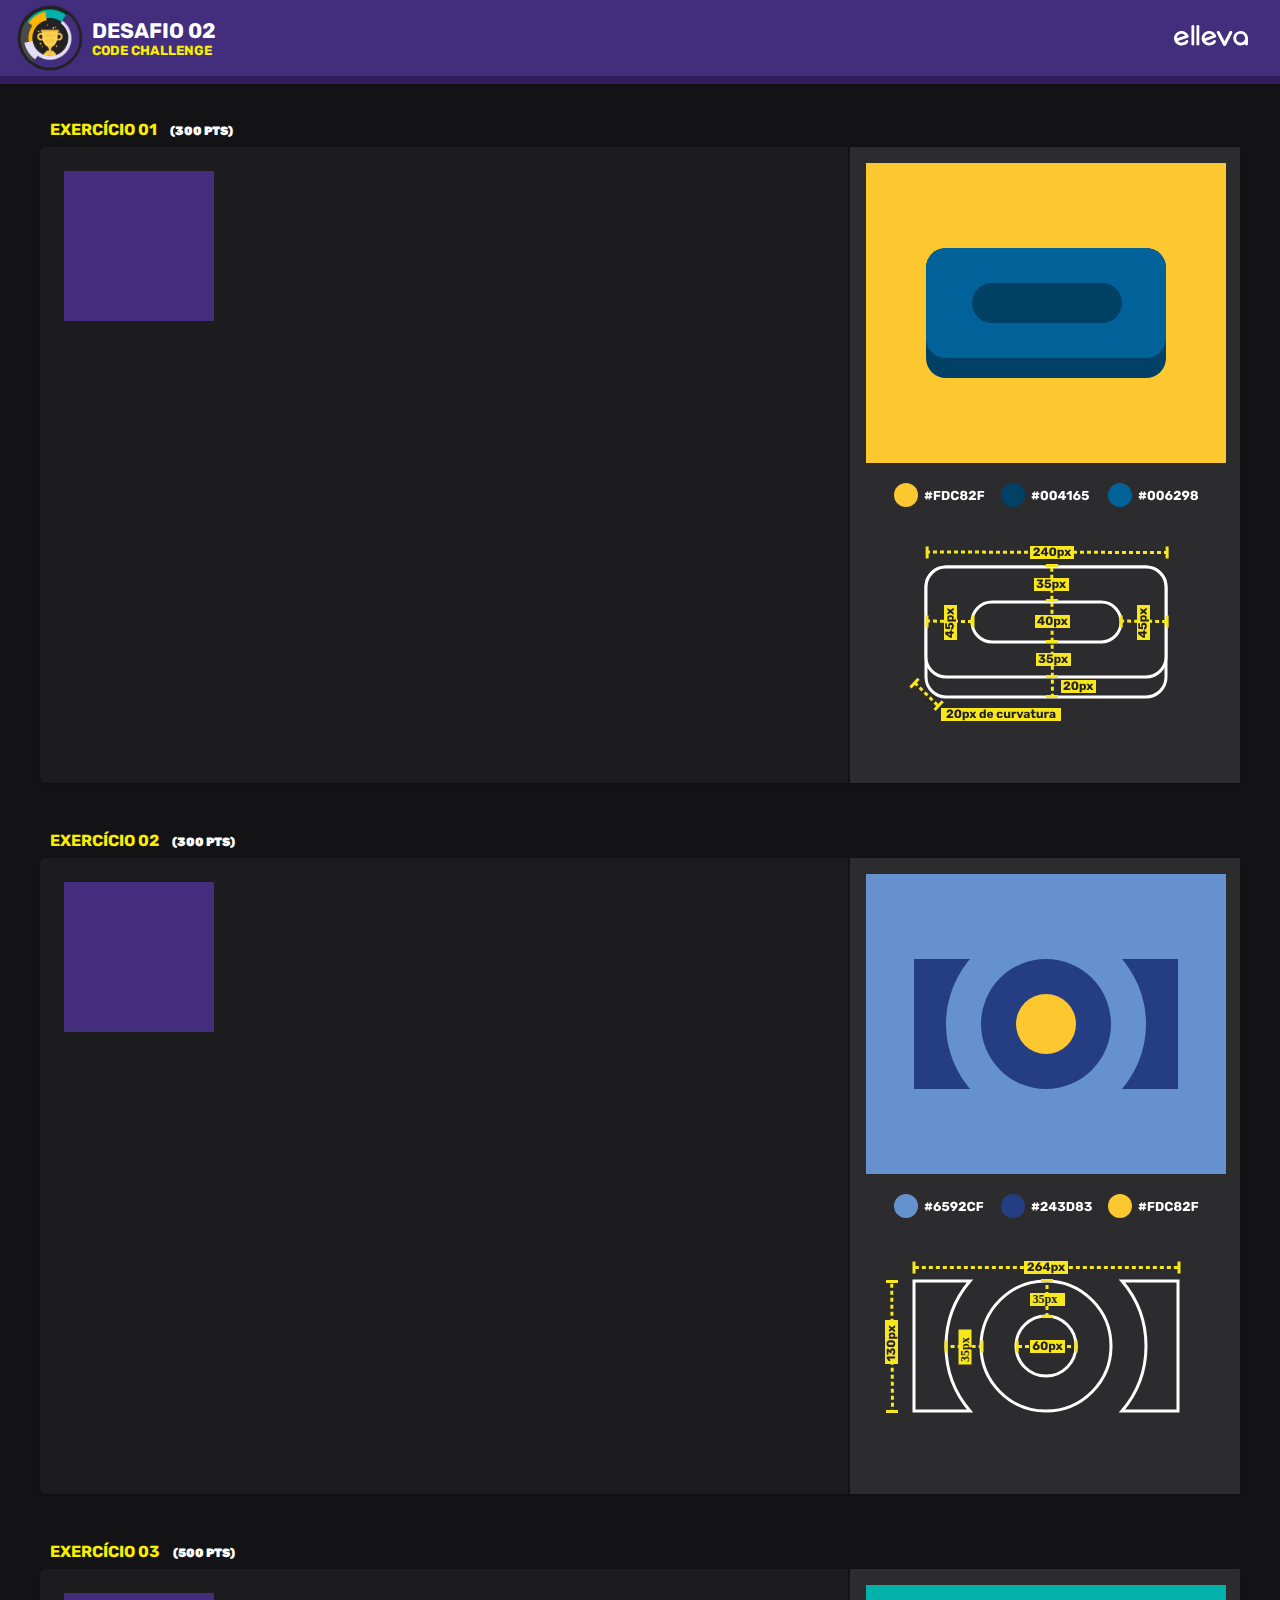
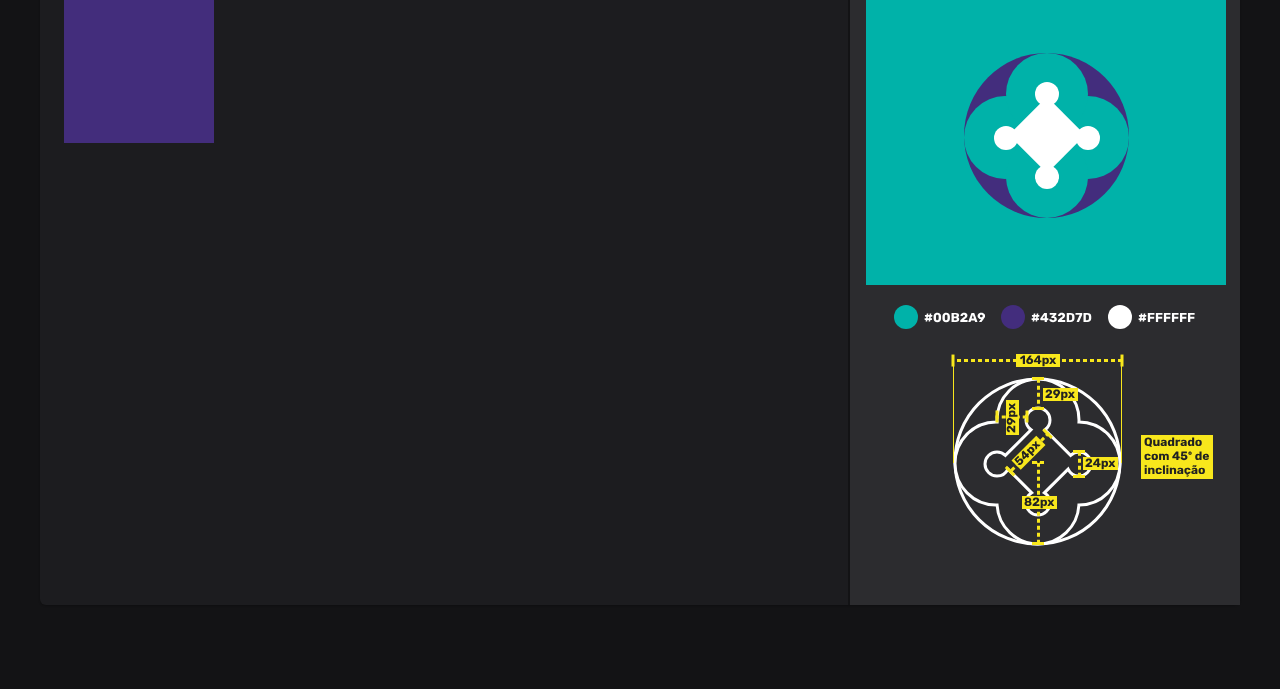
==== desafio-2/index.html @ cde15a1f "Desafio 2" ====
<!DOCTYPE html>
<html lang="en">

<head>
    <meta charset="UTF-8">
    <meta name="viewport" content="width=device-width, initial-scale=1.0">
    <title>Desafio 01 - Macaé Tech Code Challenge</title>
    <link rel="stylesheet" href="assets/css/style.css">
    <link
        href="https://fonts.googleapis.com/css2?family=Rubik:ital,wght@0,300;0,400;0,700;0,900;1,300;1,400;1,700&display=swap"
        rel="stylesheet">

    <style>
        /* ESCREVA SEU CÓDIGO CSS AQUI */

        #exercicio-01 div {
            width: 150px;
            height: 150px;
            background: #432d7c;
        }

        #exercicio-02 div {
            width: 150px;
            height: 150px;
            background: #432d7c;
        }

        #exercicio-03 div {
            width: 150px;
            height: 150px;
            background: #432d7c;
        }

        /* *************************** */
    </style>

</head>

<body>

    <nav>
        <div class="logo">
            <img src="assets/img/logo.png">
            <div class="title">
                <h3>Desafio 02</h3>
                <h5>Code Challenge</h5>
            </div>
        </div>
        <img src="assets/img/elleva.svg" class="elleva">
    </nav>

    <main>

        <h4>Exercício 01 <b>(300 pts)</b></h4>
        <div class="exercicio">

            <article id="exercicio-01">

                <!-- ESCREVA SEU CÓDIGO HTML DO EXERCÍCIO 1 AQUI -->
                <div></div>

            </article>

            <aside>
                <img src="assets/img/exercicio01.svg">
            </aside>

        </div>








        <h4>Exercício 02 <b>(300 pts)</b></h4>
        <div class="exercicio">

            <article id="exercicio-02">

                <!-- ESCREVA SEU CÓDIGO HTML DO EXERCÍCIO 2 AQUI -->
                <div></div>

            </article>

            <aside>
                <img src="assets/img/exercicio02.svg">
            </aside>

        </div>







        <h4>Exercício 03 <b>(500 pts)</b></h4>
        <div class="exercicio">

            <article id="exercicio-03">

                <!-- ESCREVA SEU CÓDIGO HTML DO EXERCÍCIO 3 AQUI -->
                <div></div>

            </article>

            <aside>
                <img src="assets/img/exercicio03.svg">
            </aside>

        </div>

    </main>

</body>

</html>
---- desafio-2/assets/css/style.css ----
* {
    box-sizing: border-box;
    margin: 0;
}

html,
body {
    height: 100%;
    font-family: 'Rubik', sans-serif;
    background-color: var(--dark);
}

:root {
    --dark: #131315;
    --black: #1C1C1F;
    --black-light: #2c2c2f;
    --yellow: #F9ED00;
    --purple: #432D7D;
    --purple-dark: #301e5d;
    --white: #FFFFFF;
    --acquamarine: #00C3BB;
    --gray: #CDCDD0;
    --border-radius: 6px;
}

nav {
    padding: 0 8px;
    display: flex;
    align-items: center;
    justify-content: space-between;
    height: 84px;
    background: var(--purple);
    border-bottom: 8px solid var(--purple-dark);
}

nav .logo {
    display: flex;
    align-items: center;
}

nav .logo img{
    width: 68px;
    margin: 0px 8px;
}

nav .elleva{
    width: 74px;
    margin-right: 24px;
    margin-top: -5px;
}

nav .title h3 {
    font-size: 21px;
    text-transform: uppercase;
    color: var(--white);
}

nav .title h5 {
    text-transform: uppercase;
    color: var(--yellow);
}

main {
    padding: 36px 40px;
    display: flex;
    flex-direction: column;
}

main h4 {
    text-transform: uppercase;
    color: var(--yellow);
    margin: 0 0 8px 10px;
}

main h4 b {
    color: var(--white);
    font-size: 12px;
    margin-left: 10px;
}

main .exercicio {
        width: 100%;
        display: flex;
        border-radius: var(--border-radius);
        background-color: var(--black);
        margin-bottom: 48px;
        box-shadow: 0px 0px 0px rgba(0, 0, 0, 0.12), 0 1px 2px rgba(0, 0, 0, 0.24);
}

main .exercicio aside {
    border-left:2px solid var(--dark);
    background: var(--black-light);
    min-width: 392px;
    padding: 16px;
}

main .exercicio article {
    width: 100%;
    padding: 24px;
}
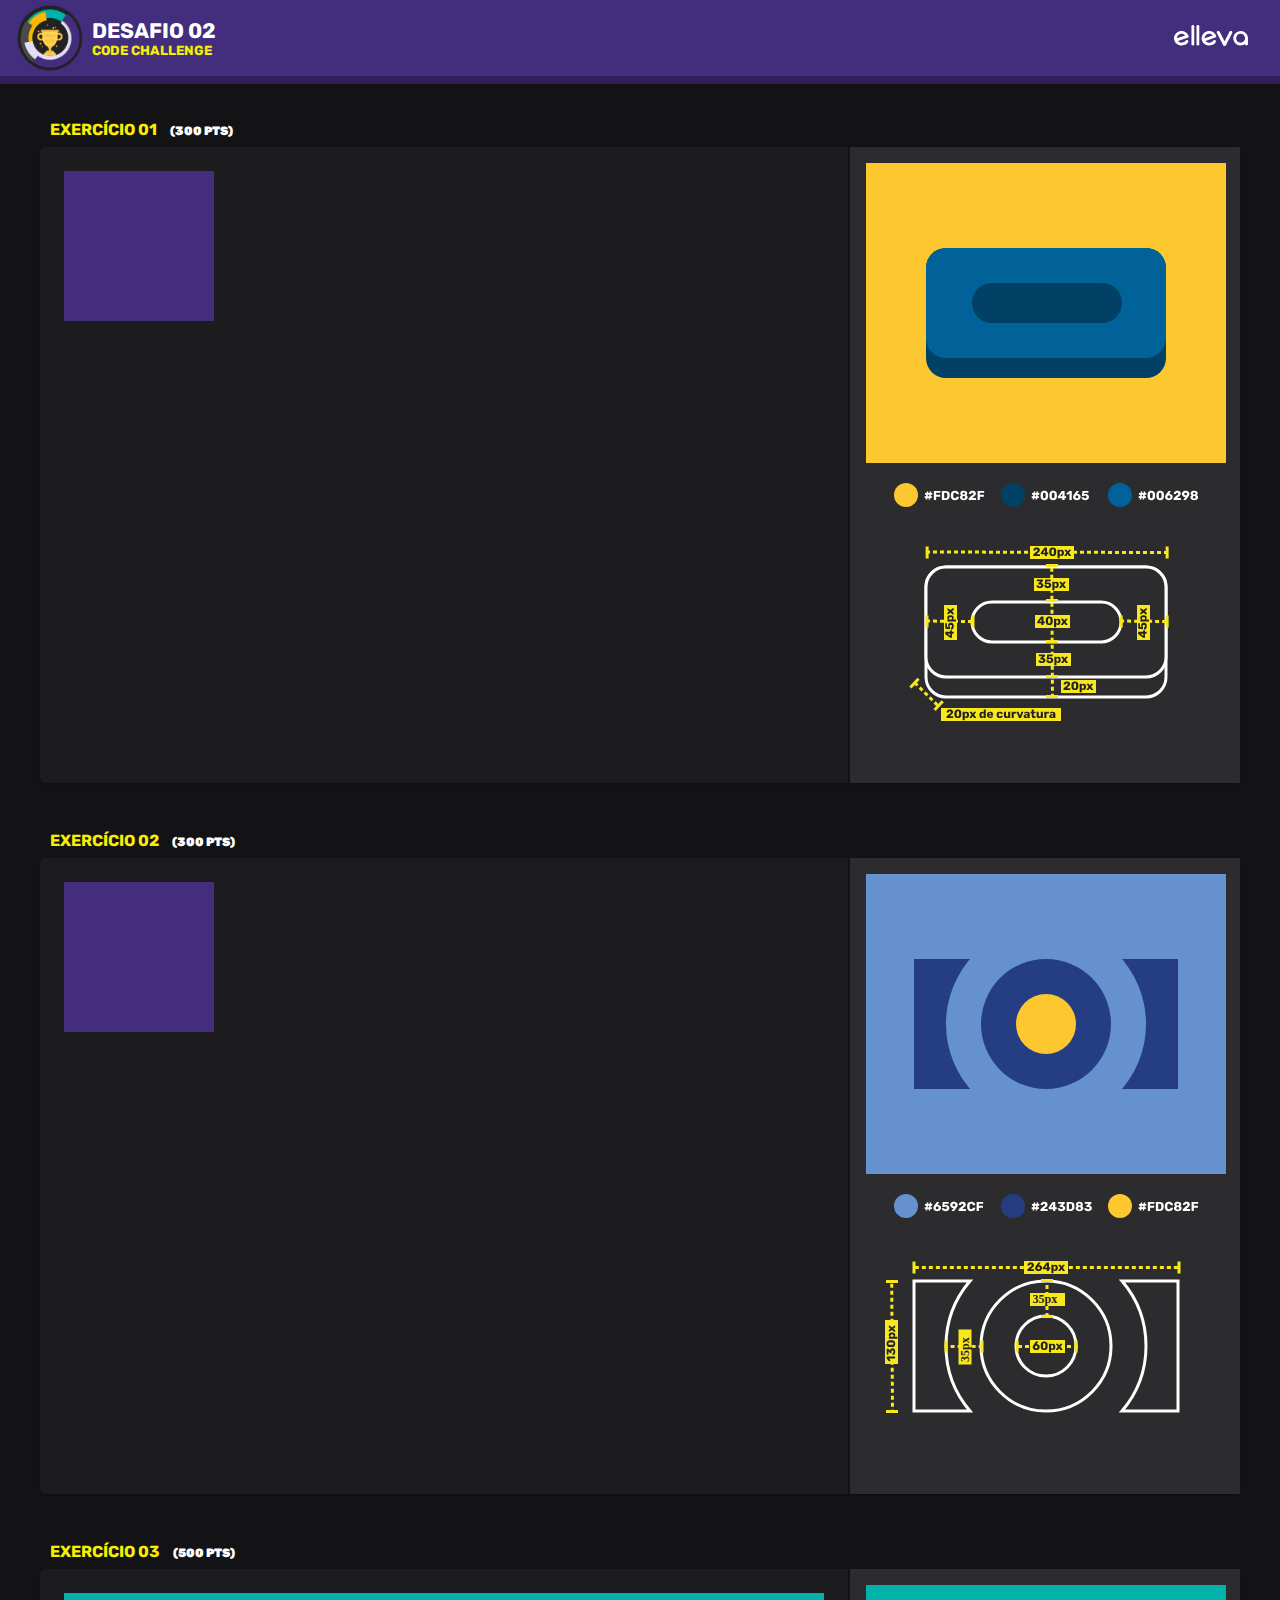
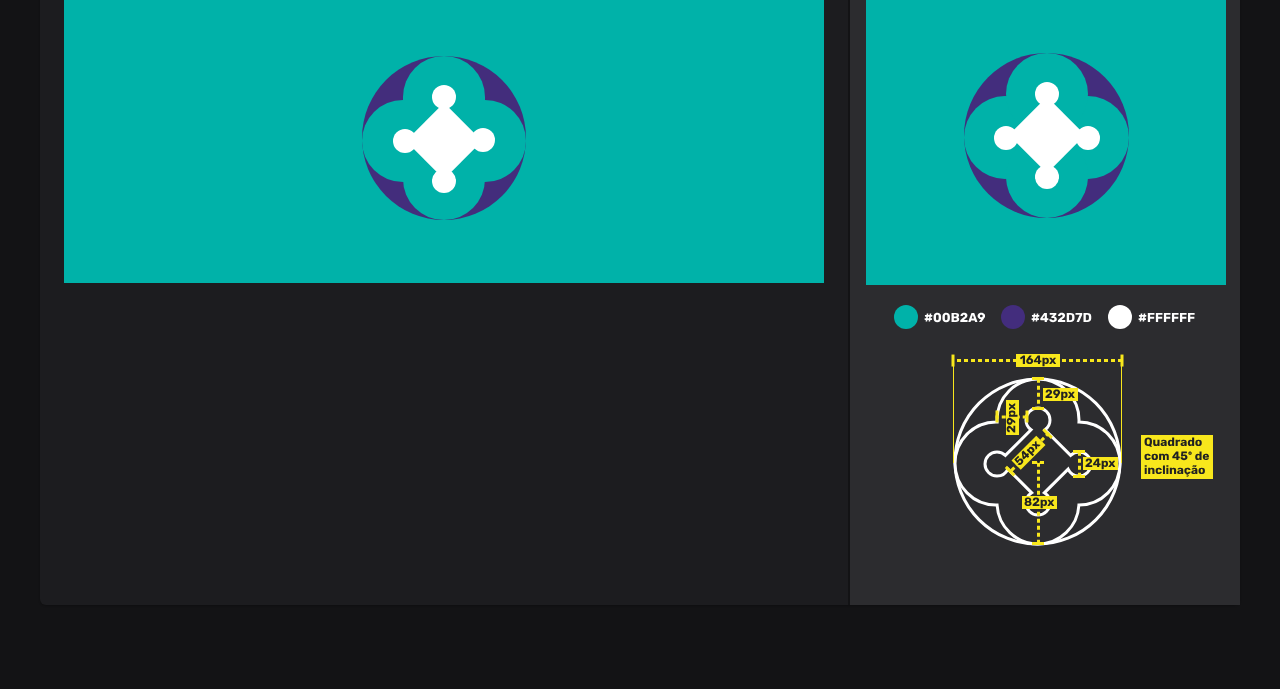
==== commit f8812638: "Desafio 2 - Exercicio 1 - OK" ====
--- a/desafio-2/index.html
+++ b/desafio-2/index.html
@@ -25,10 +25,89 @@
             background: #432d7c;
         }
 
-        #exercicio-03 div {
-            width: 150px;
-            height: 150px;
+        #exercicio-03 section {
+            background: #00B2A9;
+            height: 290px;
+            display: flex;
+        }
+        
+        #exercicio-03 div:first-child {
+            width: 164px;
+            height: 164px;
             background: #432d7c;
+            border-radius: 100%;
+            margin: auto;
+        }
+
+        #exercicio-03 #box-1{
+            width: 50%;
+            height: inherit;
+            background: #00B2A9;
+            border-radius: 50px;
+            position: relative;
+        }
+
+        #exercicio-03 #box-2{
+            height: 50%;
+            width: inherit;
+            background: #00B2A9;
+            border-radius: 50px;
+            position: relative;
+            top: -120px;
+            display: flex;
+        }
+
+        #exercicio-03 #box-3{    
+            height: 54px;
+            width: 54px;
+            background: #FFF;
+            transform: rotate(45deg);
+            border-radius: 0;
+            display: flex;
+            justify-content: space-between;
+        }
+
+        #exercicio-03 #box-1-1{    
+            height: 24px;
+            width: 24px;
+            background: #FFF;
+            border-radius: 50px;
+            top: 29px;
+            position: relative;
+            z-index: 1;
+        }
+
+        #exercicio-03 #box-1-2{    
+            height: 24px;
+            width: 24px;
+            background: #FFF;
+            border-radius: 50px;
+            position: relative;
+            z-index: 1;
+            bottom: -89px;
+            margin: auto;
+        }
+
+        #exercicio-03 #box-1-3{    
+            height: 24px;
+            width: 24px;
+            background: #FFF;
+            border-radius: 50px;
+            top: 25px;
+            left: -10px;
+            position: relative;
+            z-index: 1;
+        }
+
+        #exercicio-03 #box-1-4{    
+            height: 24px;
+            width: 24px;
+            background: #FFF;
+            border-radius: 50px;
+            position: relative;
+            z-index: 1;
+            float: right;
+            right: -10px;
         }
 
         /* *************************** */
@@ -57,7 +136,9 @@
             <article id="exercicio-01">
 
                 <!-- ESCREVA SEU CÓDIGO HTML DO EXERCÍCIO 1 AQUI -->
-                <div></div>
+                <div>
+
+                </div>
 
             </article>
 
@@ -80,6 +161,7 @@
             <article id="exercicio-02">
 
                 <!-- ESCREVA SEU CÓDIGO HTML DO EXERCÍCIO 2 AQUI -->
+                
                 <div></div>
 
             </article>
@@ -102,8 +184,19 @@
             <article id="exercicio-03">
 
                 <!-- ESCREVA SEU CÓDIGO HTML DO EXERCÍCIO 3 AQUI -->
-                <div></div>
-
+                <section id="ex-3">
+                <div>
+                    <div id="box-1">                        
+                        <div id="box-1-1"></div>
+                        <div id="box-1-2"></div>
+                        <div id="box-1-3"></div>
+                        <div id="box-1-4"></div>
+                    </div>
+                    <div id="box-2">
+                        <div id="box-3"></div>
+                    </div>
+                </div>
+            </section>
             </article>
 
             <aside>
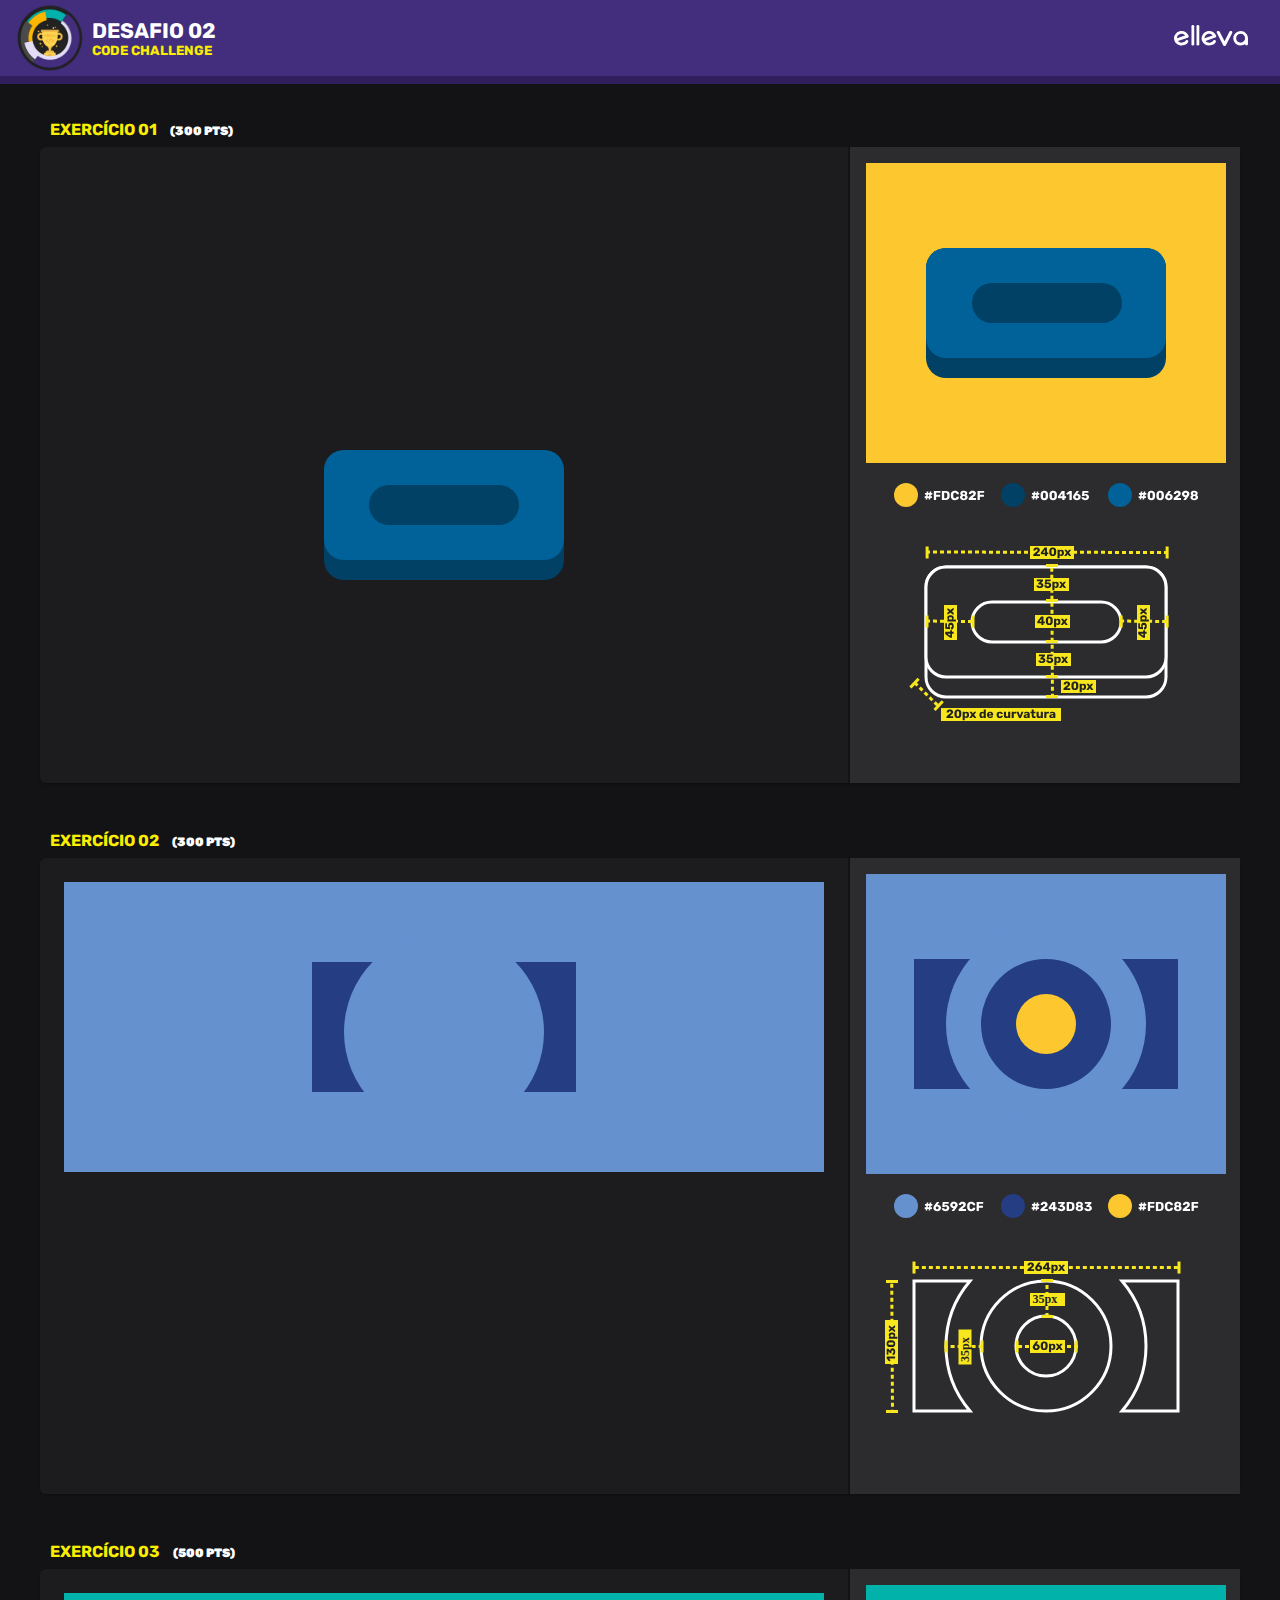
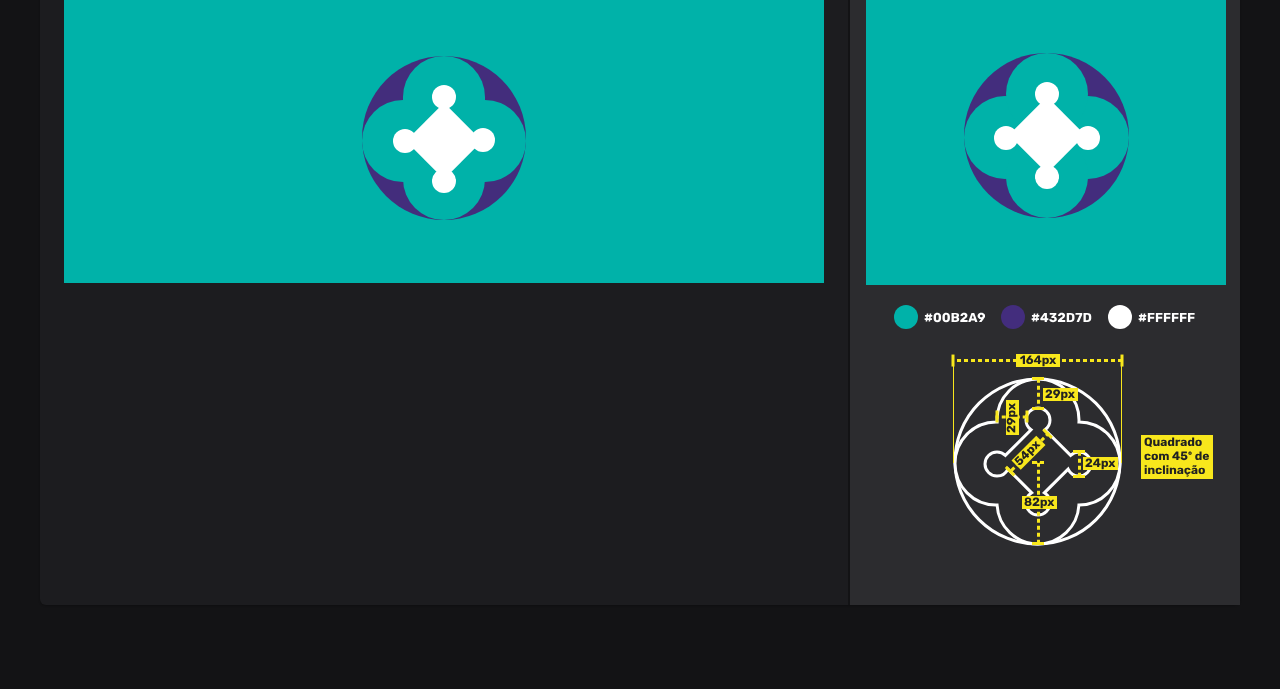
==== commit 67a14bec: "Desafio 2 - Exercicio 2 - OK" ====
--- a/desafio-2/index.html
+++ b/desafio-2/index.html
@@ -13,10 +13,36 @@
     <style>
         /* ESCREVA SEU CÓDIGO CSS AQUI */
 
-        #exercicio-01 div {
+       #exercicio-01 section {
+            background-color: #fdc82f;
+            display: flex;
+            align-items: center;
+            justify-content: center;
+        }
+        .container {
+            background-color: #004165;
+            width: 240px;
+            height: 130px;
+            border-radius: 20px;
+            position: absolute;
+            top: 50%;
+        }
+        .brick {
+            background-color: #006298;
+            width: 240px;
+            height: 110px;
+            border-radius: 20px;
+            display: flex;
+            align-items: center;
+            justify-content: center;
+        }
+
+        .middle {
+            background-color: #004165;
+            height: 40px;
             width: 150px;
-            height: 150px;
-            background: #432d7c;
+            border-radius: 20px;
+            top: 50%;
         }
 
         #exercicio-02 div {
@@ -25,12 +51,44 @@
             background: #432d7c;
         }
 
+        #exercicio-02 div.corpo {
+            display: flex;
+            justify-content: center;    
+            align-items: center;
+            margin: auto;
+            width: 100%;
+            height: 290px;
+            background: #6592CF; }
+
+        #exercicio-02 div.um{
+            width: 264px;
+            height: 130px;
+            background: #243D83;
+            display: flex;
+            justify-content: center; }
+
+        #exercicio-02 div.dois {
+            width: 200px;
+            height: 200px;
+            border-radius: 100%;
+            background: #6592CF;
+            position: relative;
+    top: -30px; }
+
+        #exercicio-02 .circulo {
+        height: 60px;
+        width: 60px;
+        background-color:  #FDC82F;
+        border-radius: 50%;
+        display: inline-block;
+        }
+
         #exercicio-03 section {
             background: #00B2A9;
             height: 290px;
             display: flex;
         }
-        
+
         #exercicio-03 div:first-child {
             width: 164px;
             height: 164px;
@@ -136,10 +194,13 @@
             <article id="exercicio-01">
 
                 <!-- ESCREVA SEU CÓDIGO HTML DO EXERCÍCIO 1 AQUI -->
-                <div>
-
-                </div>
-
+                <section>
+                    <div class= 'container'>
+                        <div class = "brick">
+                            <div class = 'middle'></div>
+                        </div>
+                    </div>
+                </section>
             </article>
 
             <aside>
@@ -162,7 +223,12 @@
 
                 <!-- ESCREVA SEU CÓDIGO HTML DO EXERCÍCIO 2 AQUI -->
                 
-                <div></div>
+                <div class="corpo">
+                    <div class="um">
+                        <div class="dois"></div>
+                    </div>
+
+                </div>
 
             </article>
 
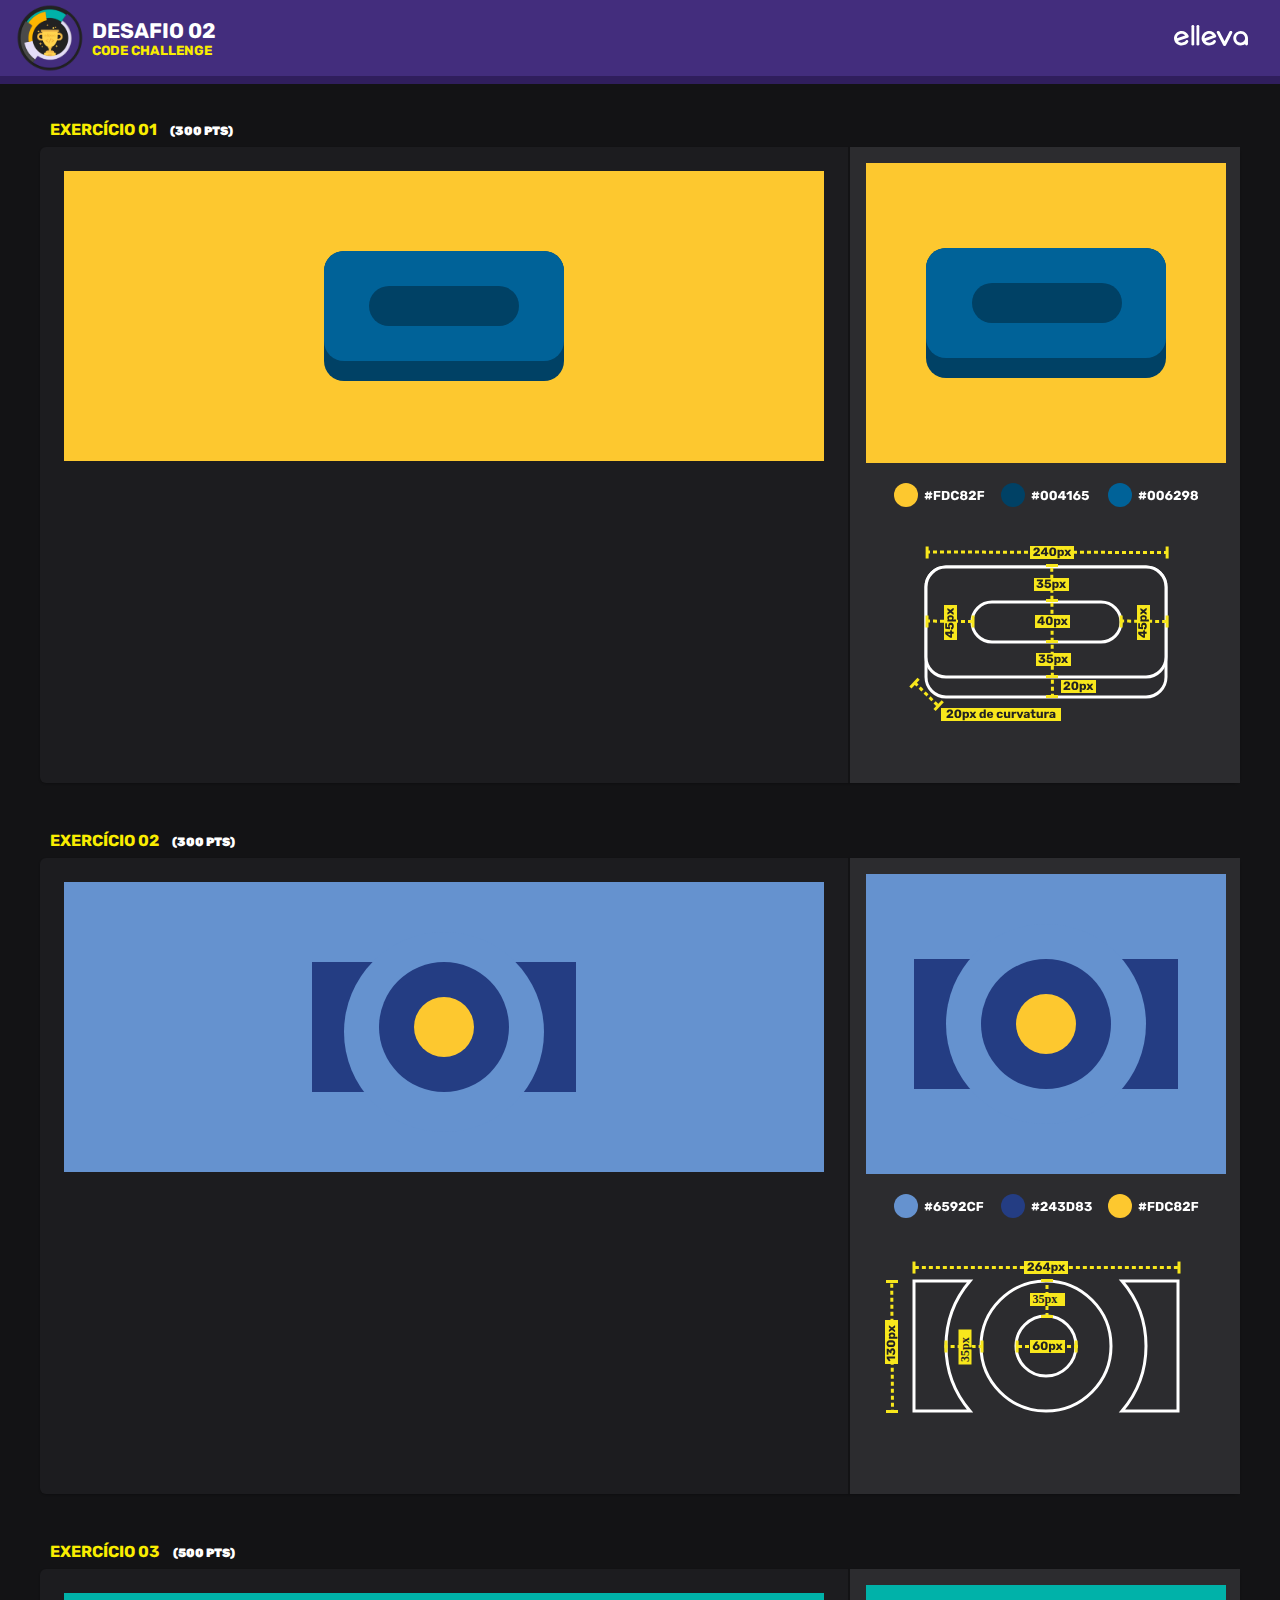
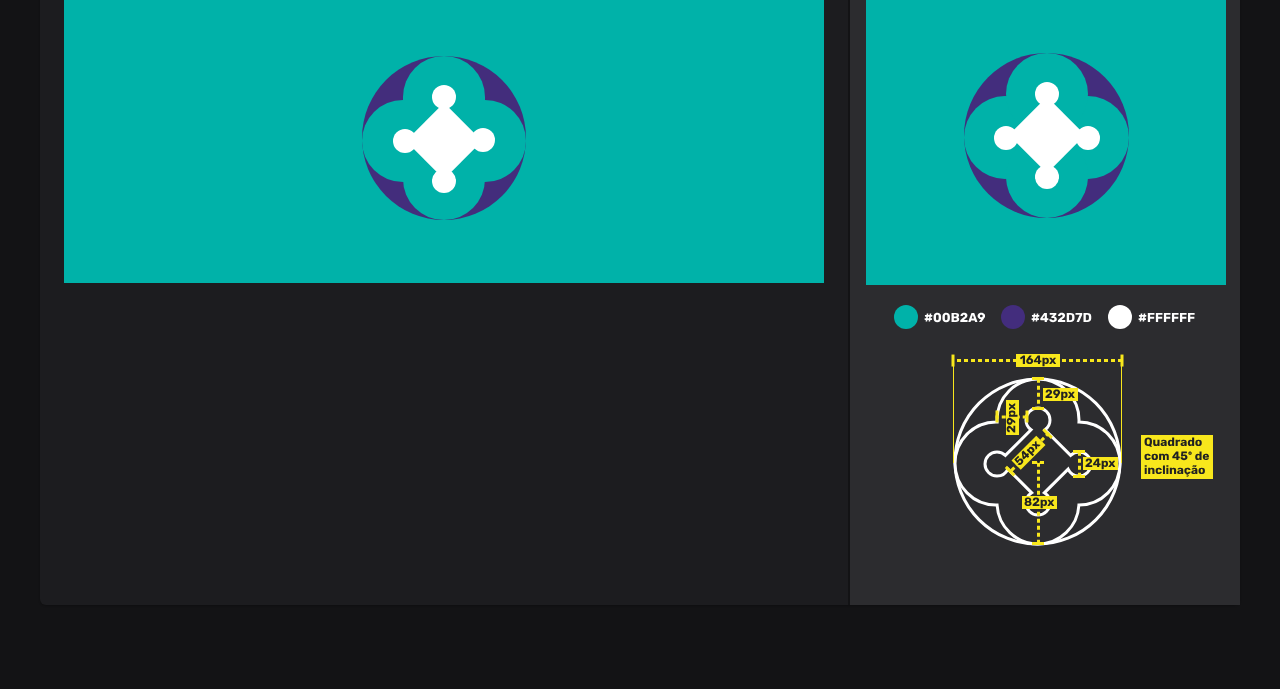
==== commit 1552c0d4: "Merge pull request #1 from ladeira1/master" ====
--- a/desafio-2/index.html
+++ b/desafio-2/index.html
@@ -13,11 +13,13 @@
     <style>
         /* ESCREVA SEU CÓDIGO CSS AQUI */
 
-       #exercicio-01 section {
+        .area {
             background-color: #fdc82f;
             display: flex;
             align-items: center;
             justify-content: center;
+            width: 100%;
+            height: 290px;
         }
         .container {
             background-color: #004165;
@@ -25,7 +27,6 @@
             height: 130px;
             border-radius: 20px;
             position: absolute;
-            top: 50%;
         }
         .brick {
             background-color: #006298;
@@ -42,7 +43,6 @@
             height: 40px;
             width: 150px;
             border-radius: 20px;
-            top: 50%;
         }
 
         #exercicio-02 div {
@@ -58,14 +58,16 @@
             margin: auto;
             width: 100%;
             height: 290px;
-            background: #6592CF; }
+            background: #6592CF; 
+        }
 
         #exercicio-02 div.um{
             width: 264px;
             height: 130px;
             background: #243D83;
             display: flex;
-            justify-content: center; }
+            justify-content: center; 
+        }
 
         #exercicio-02 div.dois {
             width: 200px;
@@ -73,14 +75,29 @@
             border-radius: 100%;
             background: #6592CF;
             position: relative;
-    top: -30px; }
-
-        #exercicio-02 .circulo {
-        height: 60px;
-        width: 60px;
-        background-color:  #FDC82F;
-        border-radius: 50%;
-        display: inline-block;
+            top: -30px; 
+            display: flex;
+            justify-content: center; 
+        }
+
+        #exercicio-02 div.tres {
+            width : 130px;
+            height: 130px;
+            border-radius: 100%;
+            background: #243d83;
+            position: relative;
+            top: 30px;
+            display: flex;
+            justify-content: center;    
+        }
+
+        #exercicio-02 div.quatro {
+            width : 60px;
+            height: 60px;
+            border-radius: 100%;
+            background: #fdc82f;
+            position: relative;
+            top: 35px;
         }
 
         #exercicio-03 section {
@@ -194,13 +211,13 @@
             <article id="exercicio-01">
 
                 <!-- ESCREVA SEU CÓDIGO HTML DO EXERCÍCIO 1 AQUI -->
-                <section>
+                <div class = 'area'>
                     <div class= 'container'>
                         <div class = "brick">
                             <div class = 'middle'></div>
                         </div>
                     </div>
-                </section>
+                </div class = 'area'>
             </article>
 
             <aside>
@@ -225,7 +242,11 @@
                 
                 <div class="corpo">
                     <div class="um">
-                        <div class="dois"></div>
+                        <div class="dois">
+                            <div class="tres">
+                                <div class="quatro"></div>
+                            </div>
+                        </div>
                     </div>
 
                 </div>
